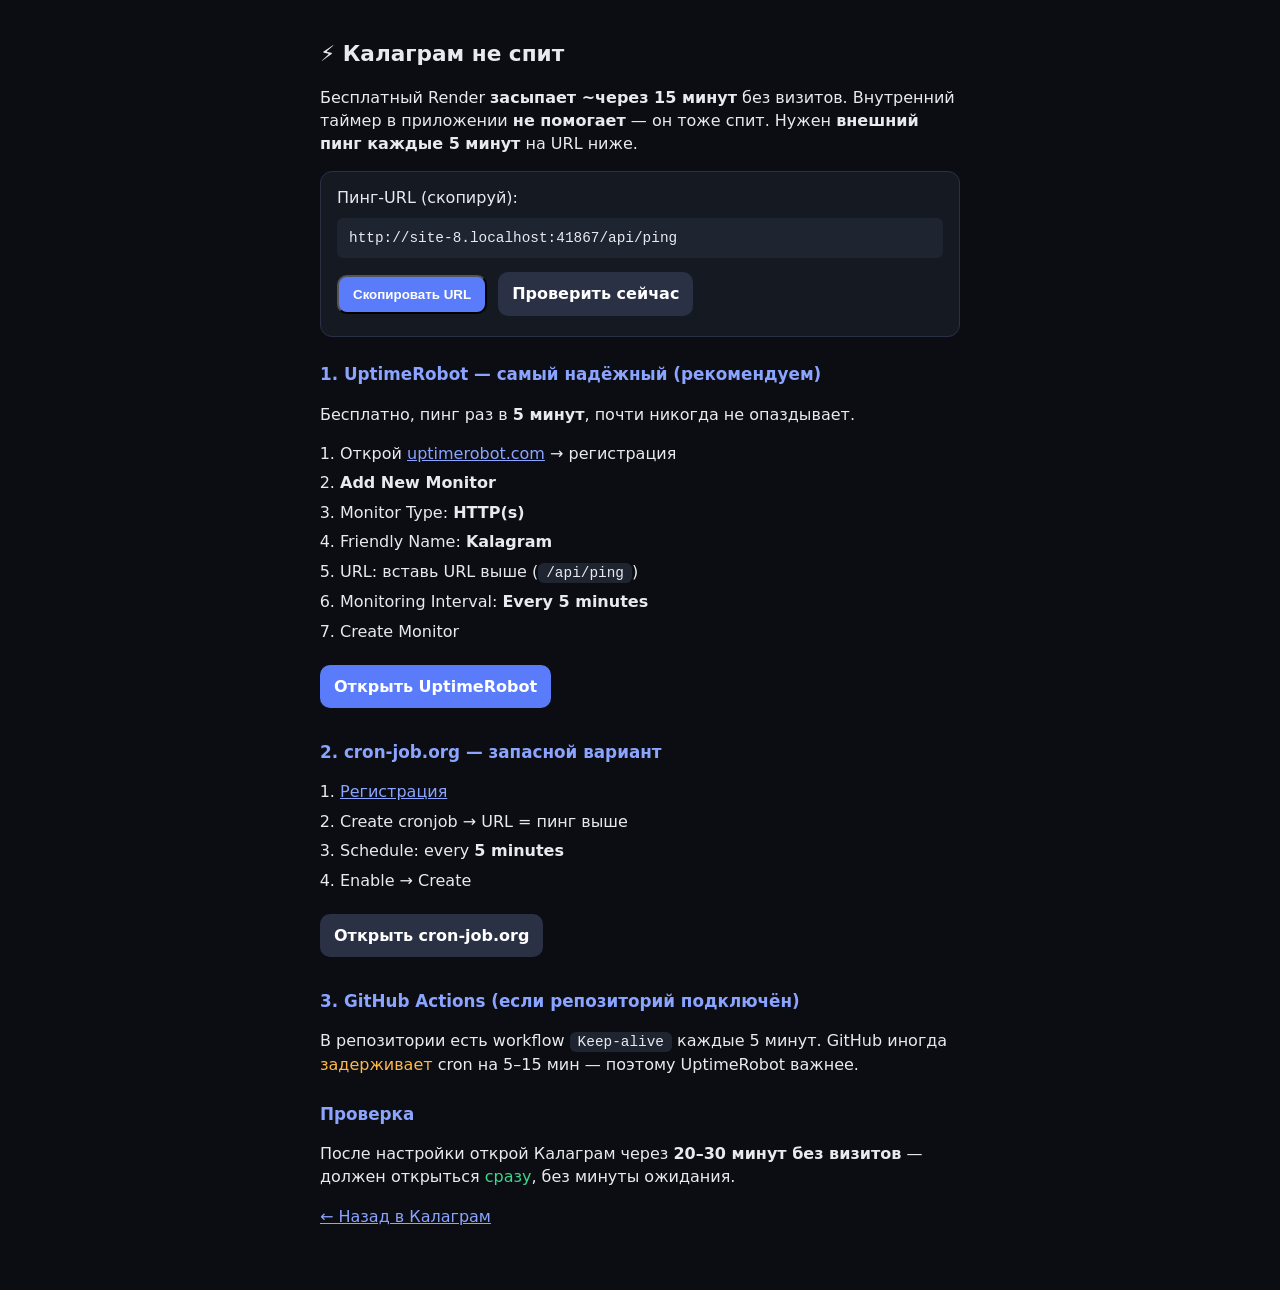
==== static/keepalive-setup.html @ 99688af3 "feat(keepalive): /api/ping + UptimeRobot setup page (1.37)" ====
<!DOCTYPE html>
<html lang="ru">
<head>
  <meta charset="UTF-8" />
  <meta name="viewport" content="width=device-width, initial-scale=1" />
  <title>Калаграм — не давать серверу спать</title>
  <style>
    :root { font-family: system-ui, sans-serif; color: #e8eaf0; background: #0b0d12; }
    body { max-width: 640px; margin: 0 auto; padding: 24px 16px 48px; line-height: 1.45; }
    h1 { font-size: 1.35rem; }
    h2 { font-size: 1.05rem; margin-top: 1.6rem; color: #8aa4ff; }
    a { color: #8aa4ff; }
    .box { background: #151922; border: 1px solid #2a3145; border-radius: 12px; padding: 14px 16px; margin: 12px 0; }
    code, .url { background: #1e2430; padding: 2px 8px; border-radius: 6px; word-break: break-all; font-size: 0.9rem; }
    .url { display: block; padding: 10px 12px; margin: 8px 0; }
    .btn { display: inline-block; margin: 6px 6px 6px 0; padding: 10px 14px; background: #5b7cfa; color: #fff !important;
      text-decoration: none; border-radius: 10px; font-weight: 600; }
    .btn.sec { background: #2a3145; }
    .ok { color: #3dd68c; }
    .warn { color: #ffb84d; }
    ol { padding-left: 1.25rem; }
    li { margin: 0.4rem 0; }
  </style>
</head>
<body>
  <h1>⚡ Калаграм не спит</h1>
  <p>
    Бесплатный Render <b>засыпает ~через 15 минут</b> без визитов.
    Внутренний таймер в приложении <b>не помогает</b> — он тоже спит.
    Нужен <b>внешний пинг каждые 5 минут</b> на URL ниже.
  </p>

  <div class="box">
    <div>Пинг-URL (скопируй):</div>
    <code class="url" id="ping-url">https://kalagram-z20h.onrender.com/api/ping</code>
    <button class="btn" type="button" id="copy">Скопировать URL</button>
    <a class="btn sec" href="https://kalagram-z20h.onrender.com/api/ping" target="_blank" rel="noopener">Проверить сейчас</a>
  </div>

  <h2>1. UptimeRobot — самый надёжный (рекомендуем)</h2>
  <p>Бесплатно, пинг раз в <b>5 минут</b>, почти никогда не опаздывает.</p>
  <ol>
    <li>Открой <a href="https://uptimerobot.com/signUp" target="_blank" rel="noopener">uptimerobot.com</a> → регистрация</li>
    <li><b>Add New Monitor</b></li>
    <li>Monitor Type: <b>HTTP(s)</b></li>
    <li>Friendly Name: <b>Kalagram</b></li>
    <li>URL: вставь URL выше (<code>/api/ping</code>)</li>
    <li>Monitoring Interval: <b>Every 5 minutes</b></li>
    <li>Create Monitor</li>
  </ol>
  <a class="btn" href="https://uptimerobot.com/signUp" target="_blank" rel="noopener">Открыть UptimeRobot</a>

  <h2>2. cron-job.org — запасной вариант</h2>
  <ol>
    <li><a href="https://cron-job.org/en/signup/" target="_blank" rel="noopener">Регистрация</a></li>
    <li>Create cronjob → URL = пинг выше</li>
    <li>Schedule: every <b>5 minutes</b></li>
    <li>Enable → Create</li>
  </ol>
  <a class="btn sec" href="https://cron-job.org/en/signup/" target="_blank" rel="noopener">Открыть cron-job.org</a>

  <h2>3. GitHub Actions (если репозиторий подключён)</h2>
  <p>В репозитории есть workflow <code>Keep-alive</code> каждые 5 минут.
    GitHub иногда <span class="warn">задерживает</span> cron на 5–15 мин — поэтому UptimeRobot важнее.</p>

  <h2>Проверка</h2>
  <p>После настройки открой Калаграм через <b>20–30 минут без визитов</b> —
    должен открыться <span class="ok">сразу</span>, без минуты ожидания.</p>
  <p><a href="/">← Назад в Калаграм</a></p>

  <script>
    const url = location.origin + "/api/ping";
    document.getElementById("ping-url").textContent = url;
    document.getElementById("copy").onclick = async () => {
      try {
        await navigator.clipboard.writeText(url);
        alert("Скопировано: " + url);
      } catch {
        prompt("Скопируй URL:", url);
      }
    };
  </script>
</body>
</html>
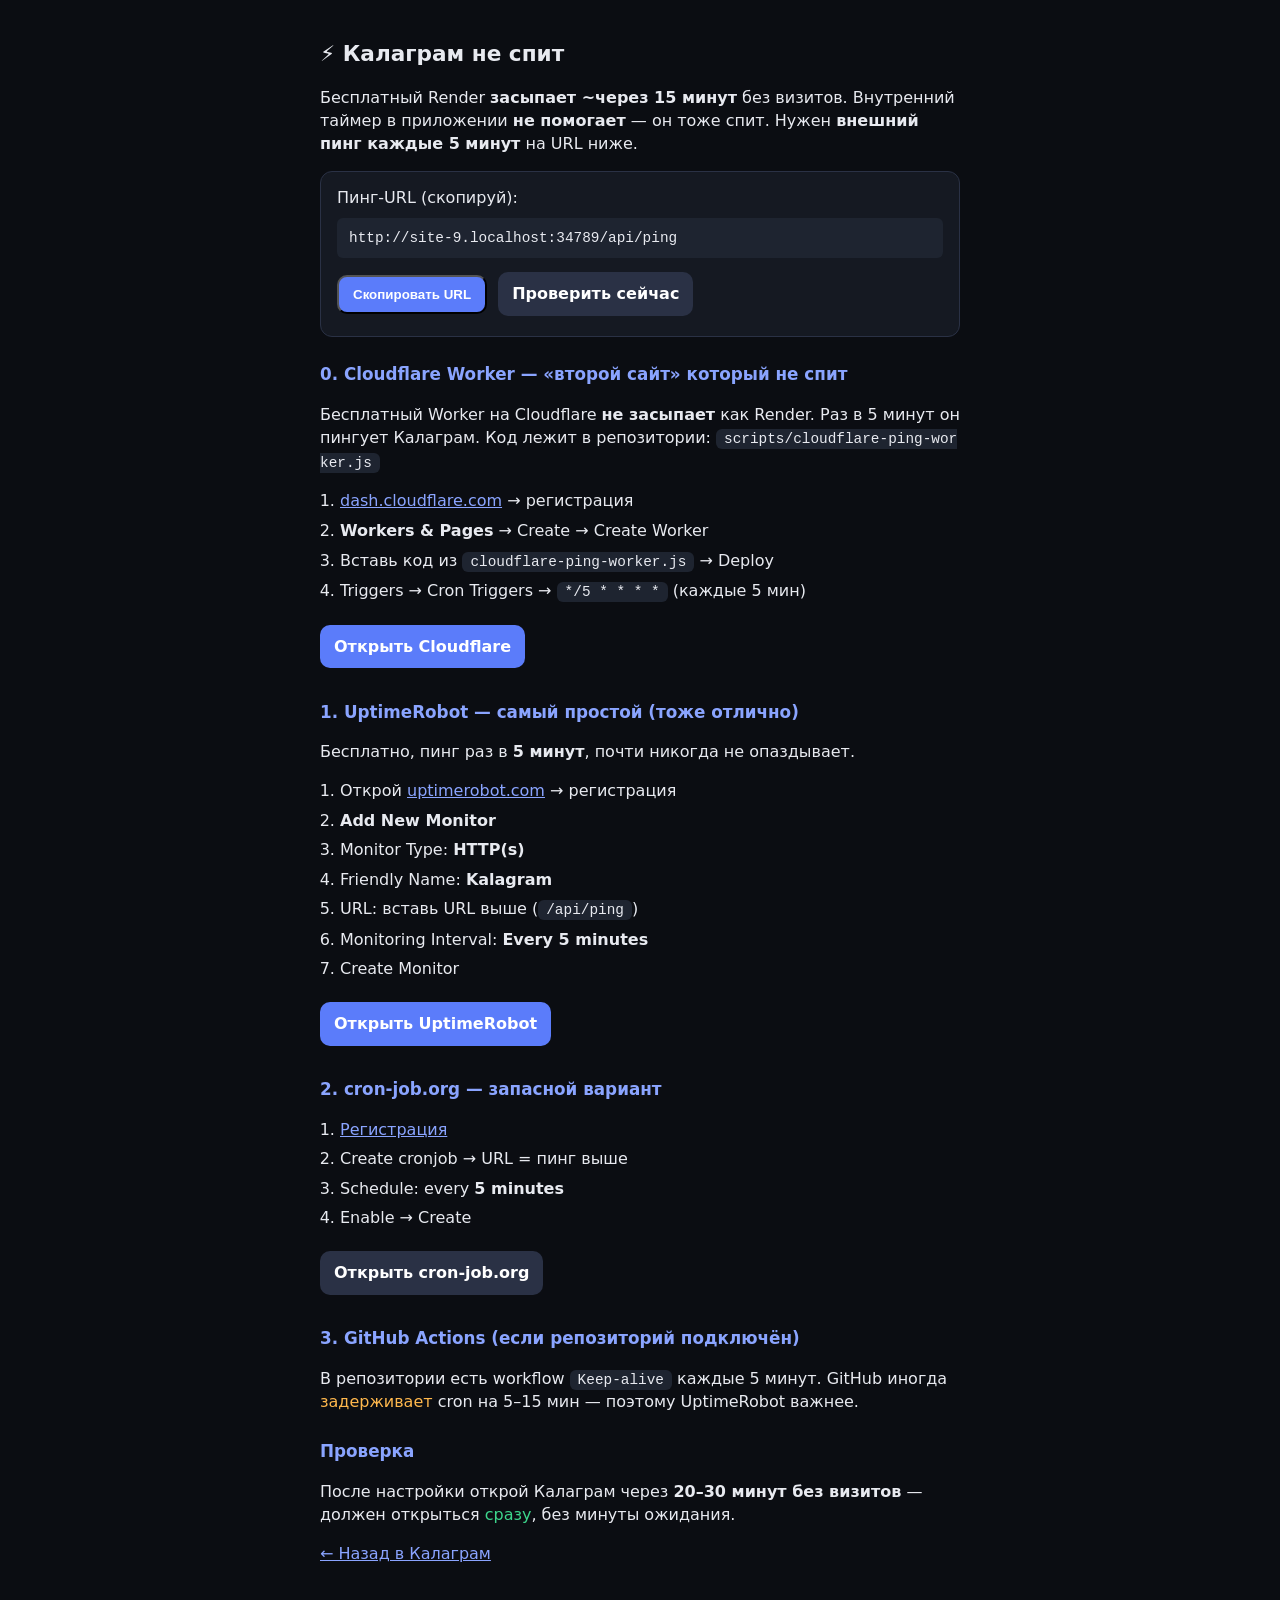
==== commit d46f175a: "docs: free always-on pinger via Cloudflare Worker" ====
--- a/static/keepalive-setup.html
+++ b/static/keepalive-setup.html
@@ -37,7 +37,21 @@
     <a class="btn sec" href="https://kalagram-z20h.onrender.com/api/ping" target="_blank" rel="noopener">Проверить сейчас</a>
   </div>
 
-  <h2>1. UptimeRobot — самый надёжный (рекомендуем)</h2>
+  <h2>0. Cloudflare Worker — «второй сайт» который не спит</h2>
+  <p>
+    Бесплатный Worker на Cloudflare <b>не засыпает</b> как Render.
+    Раз в 5 минут он пингует Калаграм. Код лежит в репозитории:
+    <code>scripts/cloudflare-ping-worker.js</code>
+  </p>
+  <ol>
+    <li><a href="https://dash.cloudflare.com" target="_blank" rel="noopener">dash.cloudflare.com</a> → регистрация</li>
+    <li><b>Workers &amp; Pages</b> → Create → Create Worker</li>
+    <li>Вставь код из <code>cloudflare-ping-worker.js</code> → Deploy</li>
+    <li>Triggers → Cron Triggers → <code>*/5 * * * *</code> (каждые 5 мин)</li>
+  </ol>
+  <a class="btn" href="https://dash.cloudflare.com" target="_blank" rel="noopener">Открыть Cloudflare</a>
+
+  <h2>1. UptimeRobot — самый простой (тоже отлично)</h2>
   <p>Бесплатно, пинг раз в <b>5 минут</b>, почти никогда не опаздывает.</p>
   <ol>
     <li>Открой <a href="https://uptimerobot.com/signUp" target="_blank" rel="noopener">uptimerobot.com</a> → регистрация</li>
